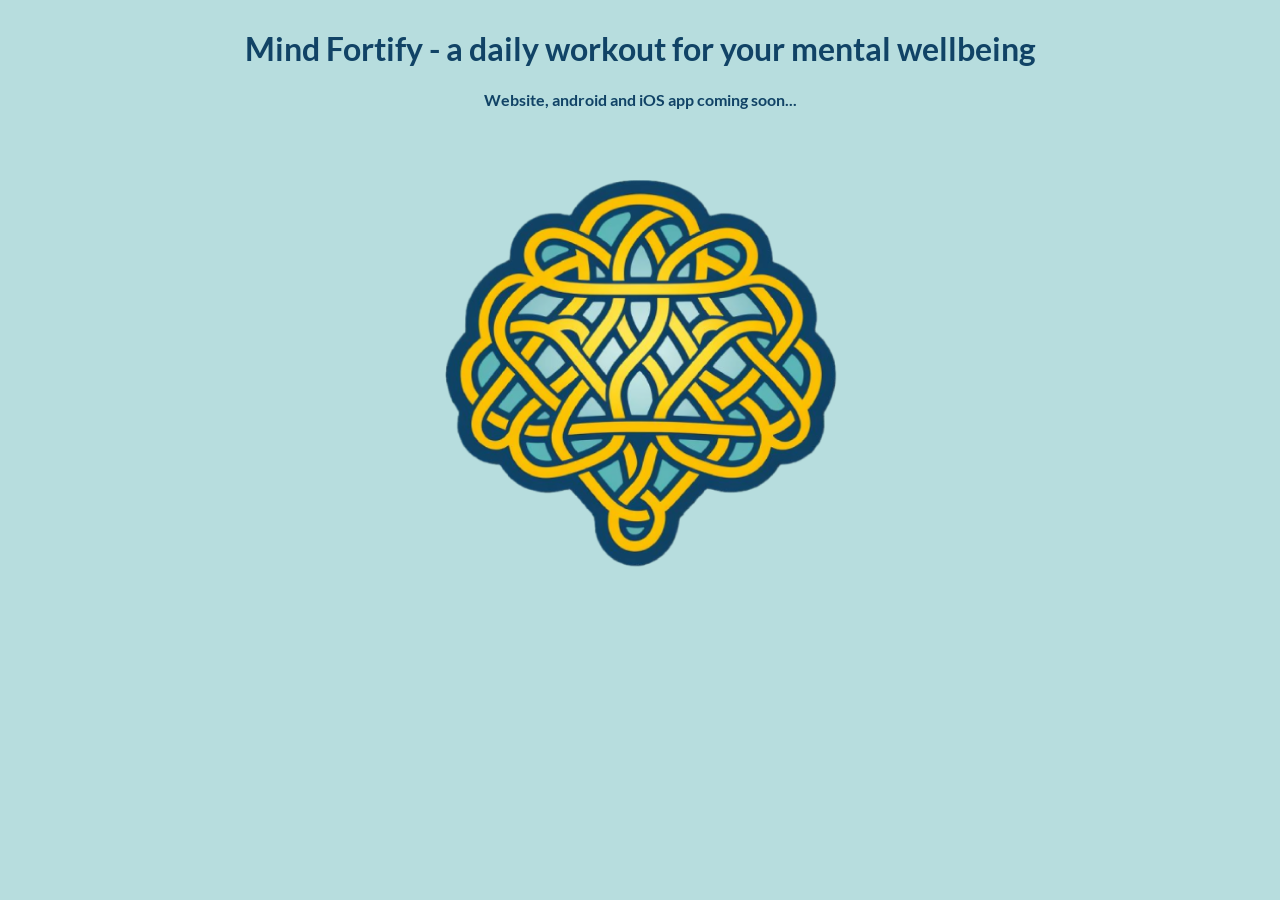
==== index.html @ 87594798 "updated index.html meta tags" ====
<!DOCTYPE html>
<html lang="en">
<head>
  <meta charset="UTF-8">
  <link rel="icon" href="/favicon.ico" type="image/x-icon">
  <meta name="viewport" content="width=device-width, initial-scale=1.0">
  <meta name="description" content="Mind Fortify is an app designed to improve mental health and self-esteem by providing affirmations and other future features. Download Mind Fortify to practice affirmations that can help improve your daily life and mental wellbeing.">
  <meta property="og:title" content="Mind Fortify">
  <meta property="og:type" content="website">
  <meta property="og:url" content="https://mindfortify.com">
  <meta property="og:image" content="https://mindfortify.com/celticmind_cropped.png">
  <meta property="og:description" content="Mind Fortify is an app designed to improve mental health and self-esteem by providing affirmations and other future features. Download Mind Fortify to practice affirmations that can help improve your daily life and mental wellbeing.">
  <meta name="twitter:card" content="summary_large_image">
  <meta name="twitter:site" content="@mindfortify">
  <meta name="twitter:title" content="Mind Fortify">
  <meta name="twitter:description" content="A daily workout for your mental wellbeing - app available on androind and iOS">
  <meta name="twitter:image" content="https://mindfortify.com/celticmind_transparent.png">
  <title>Mind Fortify - look after your mental health with daily affirmations and more! Available on android and iOS</title>
  <style>
    @font-face {
      font-family: "Lato-Bold";
      src: url("Lato-Bold.ttf");
    }
    body {
      display: flex;
      flex: 1;
      flex-direction: column;
      align-content: center;
      text-align: center;
      background: #b7ddde;
      color: #114366;
      font-family: Lato-Bold, sans-serif;
    }
    main img {
      margin-top: 50px;
      width: 400px;
      max-width: 100%;
    }
  </style>
</head>
<body>
  <header>
    <h1>Mind Fortify - a daily workout for your mental wellbeing</h1>
    <p>Website, android and iOS app coming soon...</p>
  </header>
  <main>
    <img src="celticmind_cropped.png" alt="mind fortify logo" />
  </main>
</body>
</html>
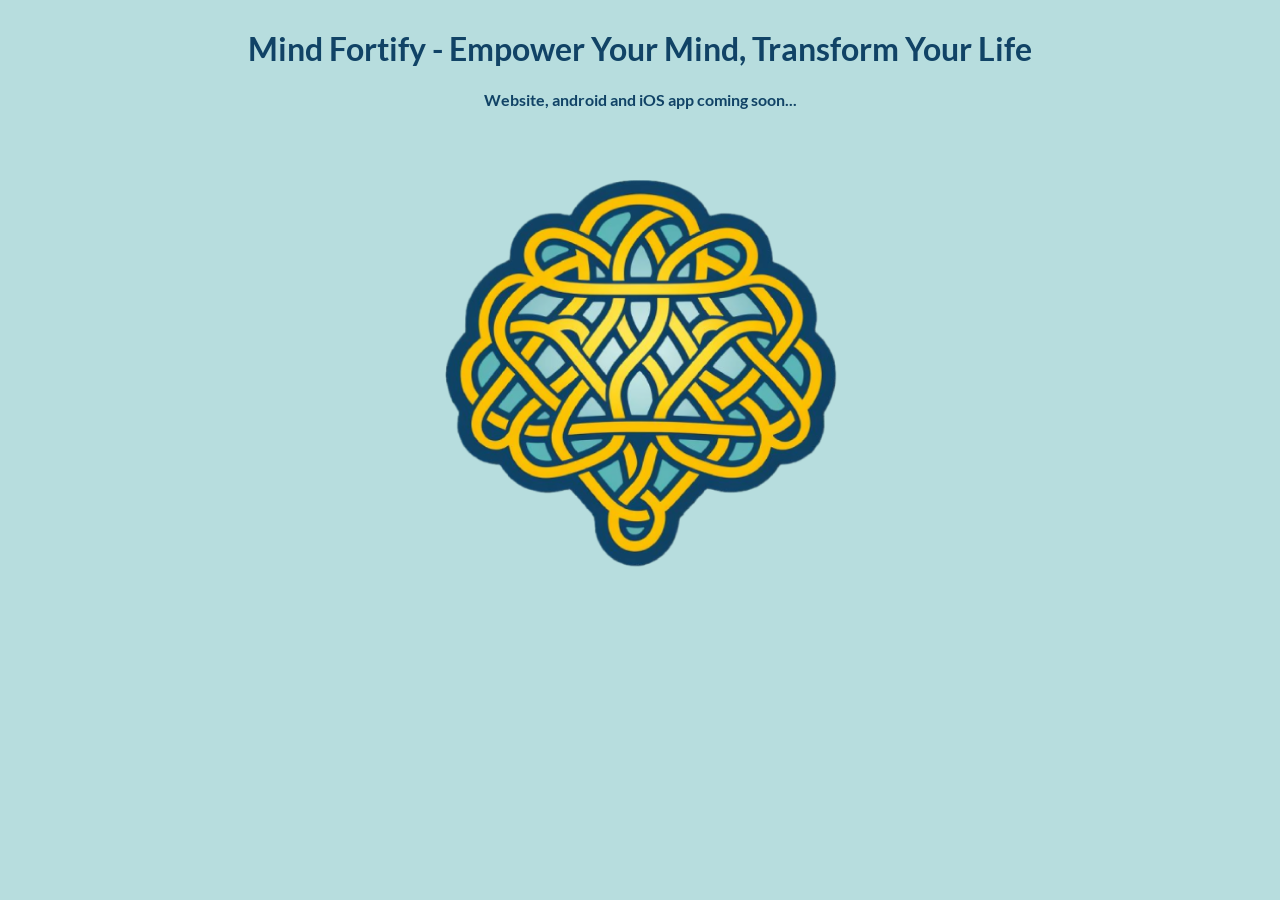
==== commit cf11b1cf: "updated tagline" ====
--- a/index.html
+++ b/index.html
@@ -4,18 +4,18 @@
   <meta charset="UTF-8">
   <link rel="icon" href="/favicon.ico" type="image/x-icon">
   <meta name="viewport" content="width=device-width, initial-scale=1.0">
-  <meta name="description" content="Mind Fortify is an app designed to improve mental health and self-esteem by providing affirmations and other future features. Download Mind Fortify to practice affirmations that can help improve your daily life and mental wellbeing.">
+  <meta name="description" content="Mind Fortify is an app to empower your mind and build resilience by providing affirmation practice and more. Download Mind Fortify soon on Android and iOS.">
   <meta property="og:title" content="Mind Fortify">
   <meta property="og:type" content="website">
   <meta property="og:url" content="https://mindfortify.com">
   <meta property="og:image" content="https://mindfortify.com/celticmind_cropped.png">
-  <meta property="og:description" content="Mind Fortify is an app designed to improve mental health and self-esteem by providing affirmations and other future features. Download Mind Fortify to practice affirmations that can help improve your daily life and mental wellbeing.">
+  <meta property="og:description" content="Mind Fortify is an app to empower your mind and build resilience by providing affirmation practice and more. Download Mind Fortify soon on Android and iOS.">
   <meta name="twitter:card" content="summary_large_image">
   <meta name="twitter:site" content="@mindfortify">
   <meta name="twitter:title" content="Mind Fortify">
-  <meta name="twitter:description" content="A daily workout for your mental wellbeing - app available on androind and iOS">
+  <meta name="twitter:description" content="Mind Fortify is an app to empower your mind and build resilience by providing affirmation practice and more. Download Mind Fortify soon on Android and iOS.">
   <meta name="twitter:image" content="https://mindfortify.com/celticmind_transparent.png">
-  <title>Mind Fortify - look after your mental health with daily affirmations and more! Available on android and iOS</title>
+  <title>Mind Fortify - Empower Your Mind, Transform Your Life - Available soon on Android and iOS</title>
   <style>
     @font-face {
       font-family: "Lato-Bold";
@@ -40,7 +40,7 @@
 </head>
 <body>
   <header>
-    <h1>Mind Fortify - a daily workout for your mental wellbeing</h1>
+    <h1>Mind Fortify - Empower Your Mind, Transform Your Life</h1>
     <p>Website, android and iOS app coming soon...</p>
   </header>
   <main>
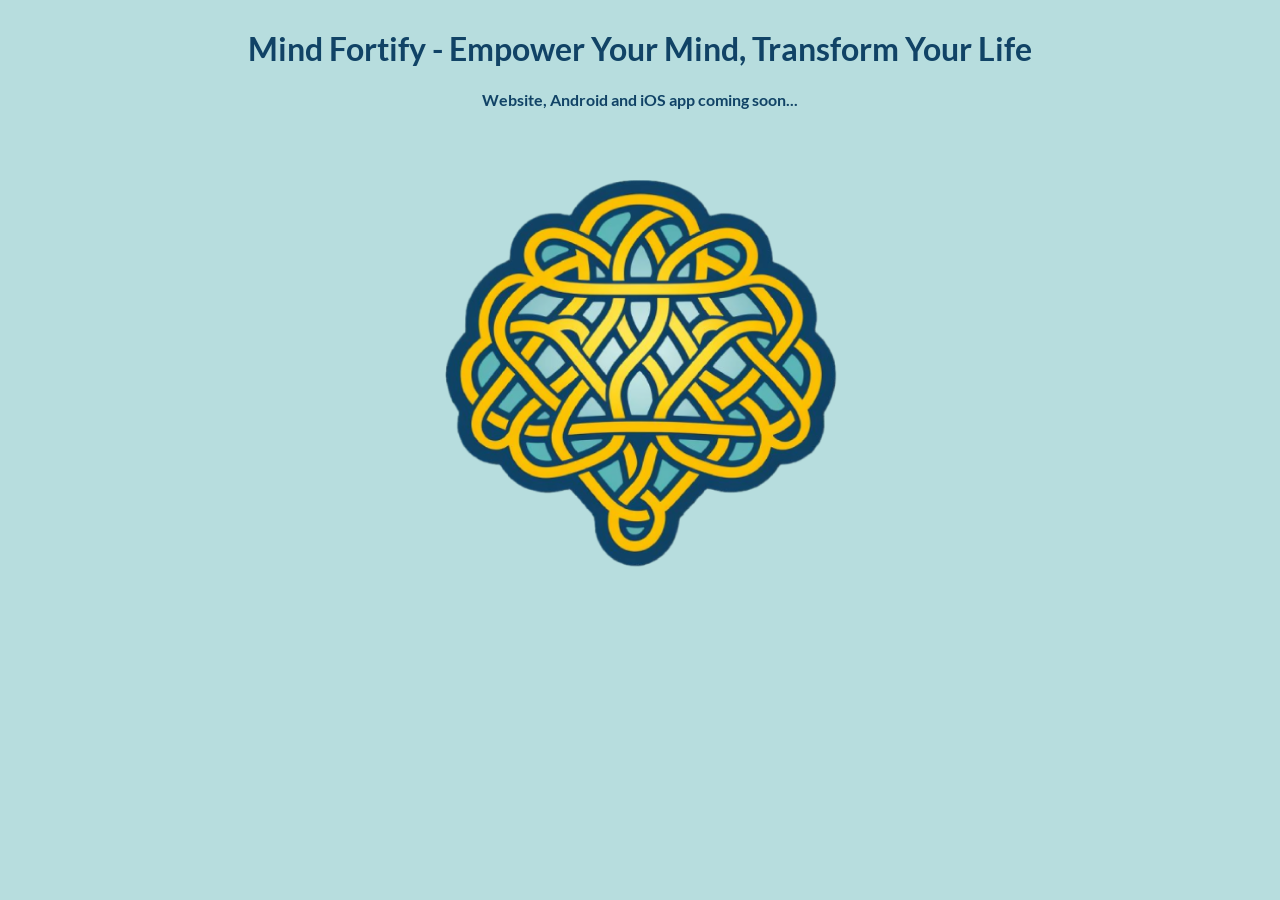
==== commit 5fbcdee1: "capitalize Android" ====
--- a/index.html
+++ b/index.html
@@ -41,7 +41,7 @@
 <body>
   <header>
     <h1>Mind Fortify - Empower Your Mind, Transform Your Life</h1>
-    <p>Website, android and iOS app coming soon...</p>
+    <p>Website, Android and iOS app coming soon...</p>
   </header>
   <main>
     <img src="celticmind_cropped.png" alt="mind fortify logo" />
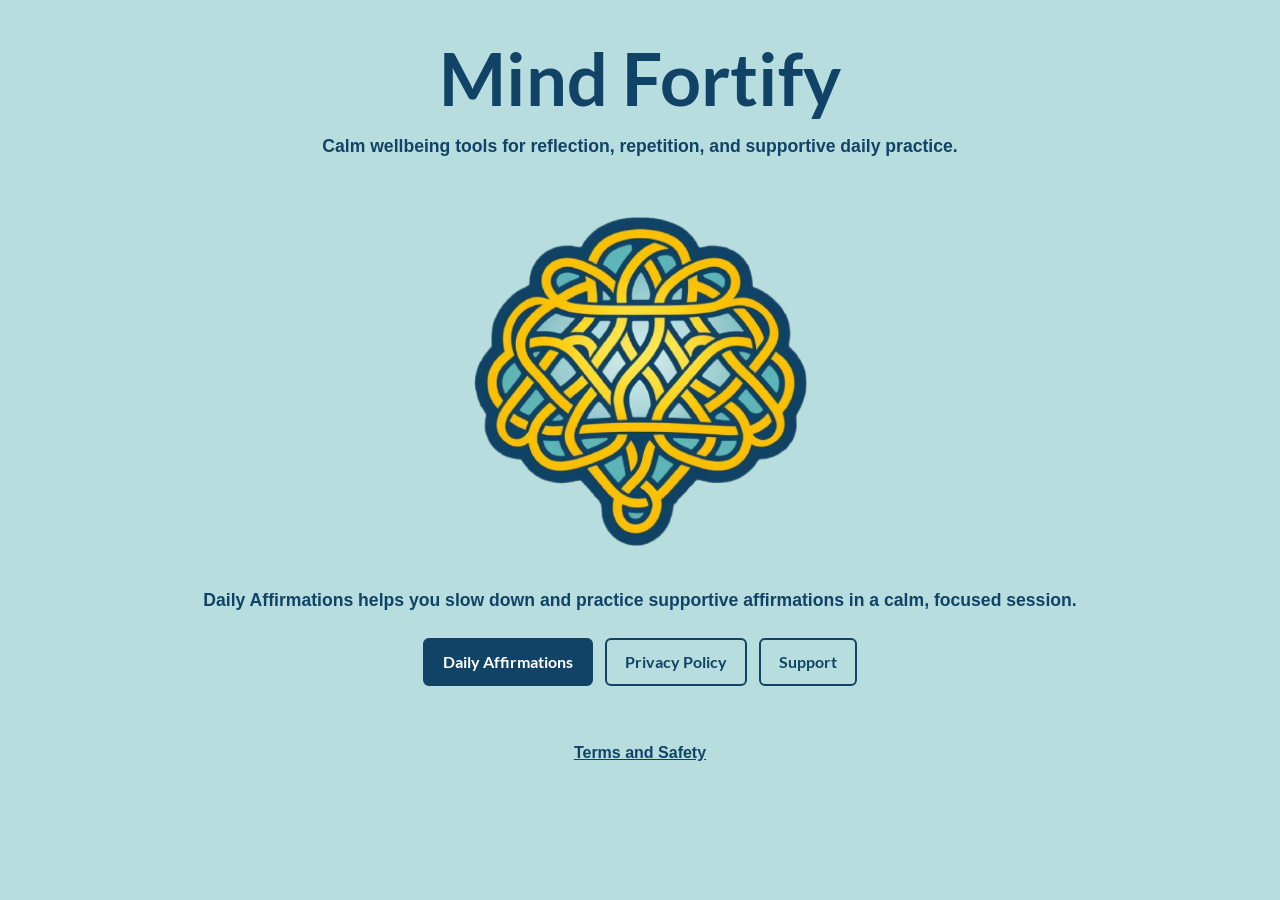
==== commit 7c7ed448: "setup for daily affirmations app" ====
--- a/index.html
+++ b/index.html
@@ -4,47 +4,104 @@
   <meta charset="UTF-8">
   <link rel="icon" href="/favicon.ico" type="image/x-icon">
   <meta name="viewport" content="width=device-width, initial-scale=1.0">
-  <meta name="description" content="Mind Fortify is an app to empower your mind and build resilience by providing affirmation practice and more. Download Mind Fortify soon on Android and iOS.">
+  <meta name="description" content="Mind Fortify creates calm wellbeing tools, including Daily Affirmations, a quiet app for supportive affirmation practice and reflection.">
   <meta property="og:title" content="Mind Fortify">
   <meta property="og:type" content="website">
   <meta property="og:url" content="https://mindfortify.com">
   <meta property="og:image" content="https://mindfortify.com/celticmind_cropped.png">
-  <meta property="og:description" content="Mind Fortify is an app to empower your mind and build resilience by providing affirmation practice and more. Download Mind Fortify soon on Android and iOS.">
+  <meta property="og:description" content="Mind Fortify creates calm wellbeing tools, including Daily Affirmations, a quiet app for supportive affirmation practice and reflection.">
   <meta name="twitter:card" content="summary_large_image">
   <meta name="twitter:site" content="@mindfortify">
   <meta name="twitter:title" content="Mind Fortify">
-  <meta name="twitter:description" content="Mind Fortify is an app to empower your mind and build resilience by providing affirmation practice and more. Download Mind Fortify soon on Android and iOS.">
+  <meta name="twitter:description" content="Mind Fortify creates calm wellbeing tools, including Daily Affirmations, a quiet app for supportive affirmation practice and reflection.">
   <meta name="twitter:image" content="https://mindfortify.com/celticmind_transparent.png">
-  <title>Mind Fortify - Empower Your Mind, Transform Your Life - Available soon on Android and iOS</title>
-  <style>
+  <title>Mind Fortify - Calm Wellbeing Tools</title>
+  <style>
     @font-face {
       font-family: "Lato-Bold";
       src: url("Lato-Bold.ttf");
     }
-    body {
-      display: flex;
-      flex: 1;
-      flex-direction: column;
-      align-content: center;
-      text-align: center;
-      background: #b7ddde;
-      color: #114366;
-      font-family: Lato-Bold, sans-serif;
-    }
-    main img {
-      margin-top: 50px;
-      width: 400px;
-      max-width: 100%;
-    }
-  </style>
-</head>
-<body>
-  <header>
-    <h1>Mind Fortify - Empower Your Mind, Transform Your Life</h1>
-    <p>Website, Android and iOS app coming soon...</p>
-  </header>
-  <main>
-    <img src="celticmind_cropped.png" alt="mind fortify logo" />
-  </main>
-</body>
-</html>+    body {
+      margin: 0;
+      min-height: 100vh;
+      text-align: center;
+      background: #b7ddde;
+      color: #114366;
+      font-family: Lato-Bold, sans-serif;
+    }
+    header, main, footer {
+      box-sizing: border-box;
+      width: min(980px, 92vw);
+      margin: 0 auto;
+    }
+    header {
+      padding: 42px 0 12px;
+    }
+    h1 {
+      margin: 0 0 12px;
+      font-size: clamp(2rem, 6vw, 4.5rem);
+      line-height: 1;
+    }
+    p {
+      font-family: Arial, sans-serif;
+      font-weight: 700;
+      font-size: 1.1rem;
+      line-height: 1.6;
+    }
+    main img {
+      margin: 24px auto 16px;
+      width: 340px;
+      max-width: 100%;
+    }
+    .actions {
+      display: flex;
+      flex-wrap: wrap;
+      justify-content: center;
+      gap: 12px;
+      margin: 24px 0 38px;
+    }
+    a {
+      color: #114366;
+    }
+    .button {
+      display: inline-flex;
+      align-items: center;
+      justify-content: center;
+      min-height: 44px;
+      padding: 0 18px;
+      border: 2px solid #114366;
+      border-radius: 6px;
+      background: #114366;
+      color: #ffffff;
+      text-decoration: none;
+    }
+    .button.secondary {
+      background: transparent;
+      color: #114366;
+    }
+    footer {
+      padding: 20px 0 36px;
+      font-family: Arial, sans-serif;
+      font-weight: 700;
+    }
+  </style>
+</head>
+<body>
+  <header>
+    <h1>Mind Fortify</h1>
+    <p>Calm wellbeing tools for reflection, repetition, and supportive daily practice.</p>
+  </header>
+  <main>
+    <img src="celticmind_cropped.png" alt="mind fortify logo" />
+    <p>Daily Affirmations helps you slow down and practice supportive affirmations in a calm, focused session.</p>
+    <div class="actions">
+      <a class="button" href="/daily-affirmations/">Daily Affirmations</a>
+      <a class="button secondary" href="/daily-affirmations/privacy/">Privacy Policy</a>
+      <a class="button secondary" href="/daily-affirmations/support/">Support</a>
+    </div>
+  </main>
+  <footer>
+    <a href="/daily-affirmations/terms-and-safety/">Terms and Safety</a>
+  </footer>
+</body>
+</html>
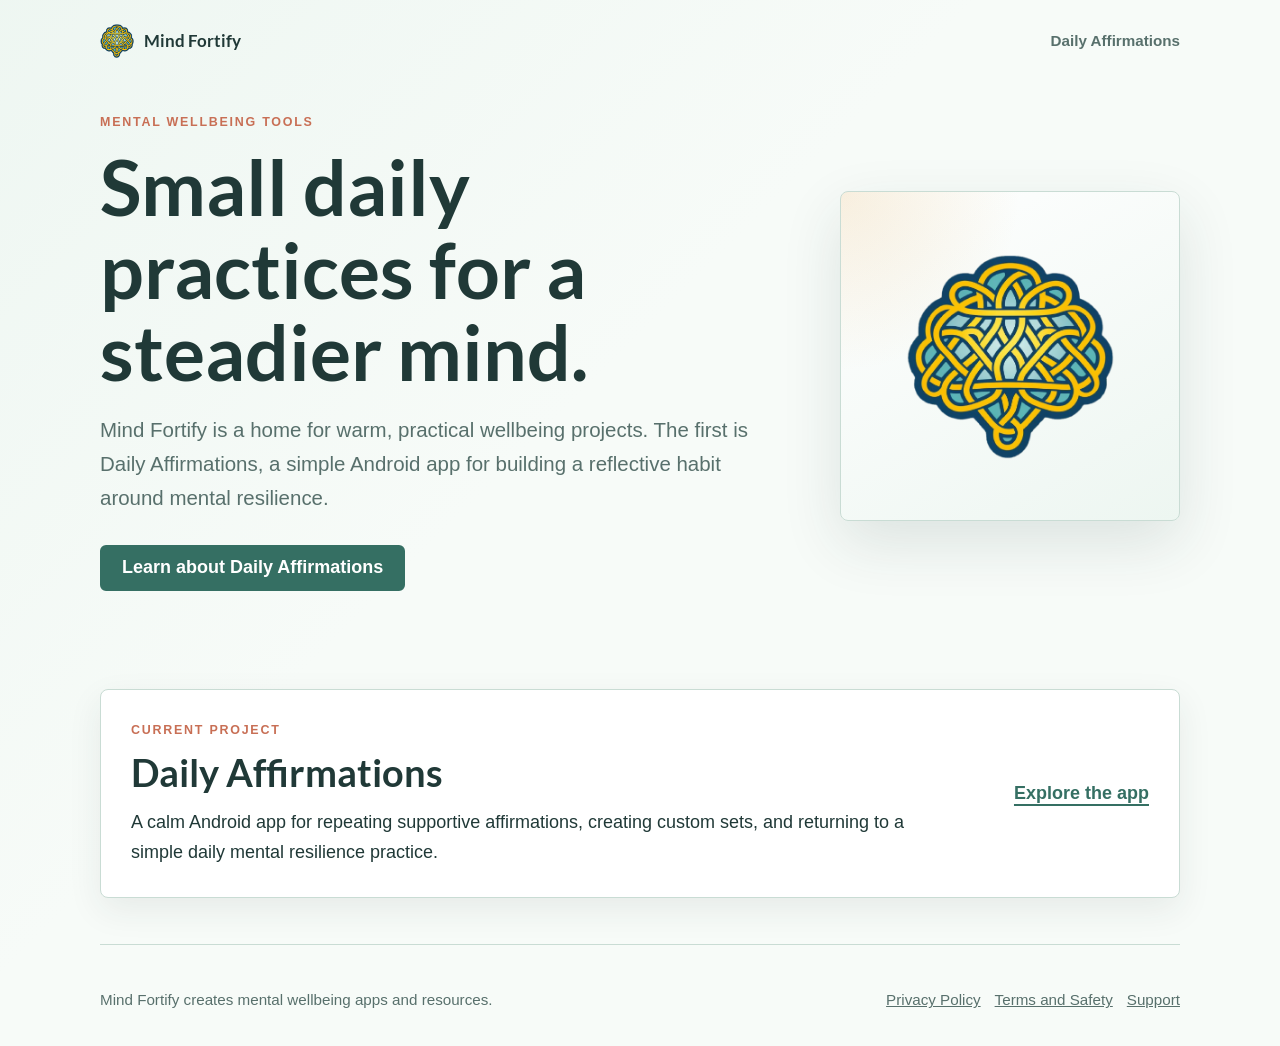
==== commit b8ffcbbc: "redesign" ====
--- a/index.html
+++ b/index.html
@@ -1,107 +1,68 @@
-<!DOCTYPE html>
-<html lang="en">
-<head>
-  <meta charset="UTF-8">
-  <link rel="icon" href="/favicon.ico" type="image/x-icon">
-  <meta name="viewport" content="width=device-width, initial-scale=1.0">
-  <meta name="description" content="Mind Fortify creates calm wellbeing tools, including Daily Affirmations, a quiet app for supportive affirmation practice and reflection.">
-  <meta property="og:title" content="Mind Fortify">
-  <meta property="og:type" content="website">
-  <meta property="og:url" content="https://mindfortify.com">
-  <meta property="og:image" content="https://mindfortify.com/celticmind_cropped.png">
-  <meta property="og:description" content="Mind Fortify creates calm wellbeing tools, including Daily Affirmations, a quiet app for supportive affirmation practice and reflection.">
-  <meta name="twitter:card" content="summary_large_image">
-  <meta name="twitter:site" content="@mindfortify">
-  <meta name="twitter:title" content="Mind Fortify">
-  <meta name="twitter:description" content="Mind Fortify creates calm wellbeing tools, including Daily Affirmations, a quiet app for supportive affirmation practice and reflection.">
-  <meta name="twitter:image" content="https://mindfortify.com/celticmind_transparent.png">
-  <title>Mind Fortify - Calm Wellbeing Tools</title>
-  <style>
-    @font-face {
-      font-family: "Lato-Bold";
-      src: url("Lato-Bold.ttf");
-    }
-    body {
-      margin: 0;
-      min-height: 100vh;
-      text-align: center;
-      background: #b7ddde;
-      color: #114366;
-      font-family: Lato-Bold, sans-serif;
-    }
-    header, main, footer {
-      box-sizing: border-box;
-      width: min(980px, 92vw);
-      margin: 0 auto;
-    }
-    header {
-      padding: 42px 0 12px;
-    }
-    h1 {
-      margin: 0 0 12px;
-      font-size: clamp(2rem, 6vw, 4.5rem);
-      line-height: 1;
-    }
-    p {
-      font-family: Arial, sans-serif;
-      font-weight: 700;
-      font-size: 1.1rem;
-      line-height: 1.6;
-    }
-    main img {
-      margin: 24px auto 16px;
-      width: 340px;
-      max-width: 100%;
-    }
-    .actions {
-      display: flex;
-      flex-wrap: wrap;
-      justify-content: center;
-      gap: 12px;
-      margin: 24px 0 38px;
-    }
-    a {
-      color: #114366;
-    }
-    .button {
-      display: inline-flex;
-      align-items: center;
-      justify-content: center;
-      min-height: 44px;
-      padding: 0 18px;
-      border: 2px solid #114366;
-      border-radius: 6px;
-      background: #114366;
-      color: #ffffff;
-      text-decoration: none;
-    }
-    .button.secondary {
-      background: transparent;
-      color: #114366;
-    }
-    footer {
-      padding: 20px 0 36px;
-      font-family: Arial, sans-serif;
-      font-weight: 700;
-    }
-  </style>
+<!DOCTYPE html>
+<html lang="en">
+<head>
+  <meta charset="UTF-8">
+  <link rel="icon" href="/favicon.ico" type="image/x-icon">
+  <meta name="viewport" content="width=device-width, initial-scale=1.0">
+  <meta name="description" content="Mind Fortify creates warm, practical mental wellbeing tools for daily reflection and resilience.">
+  <meta property="og:title" content="Mind Fortify">
+  <meta property="og:type" content="website">
+  <meta property="og:url" content="https://mindfortify.com">
+  <meta property="og:image" content="https://mindfortify.com/celticmind_cropped.png">
+  <meta property="og:description" content="Mind Fortify creates warm, practical mental wellbeing tools for daily reflection and resilience.">
+  <meta name="twitter:card" content="summary_large_image">
+  <meta name="twitter:site" content="@mindfortify">
+  <meta name="twitter:title" content="Mind Fortify">
+  <meta name="twitter:description" content="Mind Fortify creates warm, practical mental wellbeing tools for daily reflection and resilience.">
+  <meta name="twitter:image" content="https://mindfortify.com/celticmind_transparent.png">
+  <link rel="stylesheet" href="/daily-affirmations/styles.css">
+  <title>Mind Fortify - Mental Wellbeing Tools</title>
 </head>
 <body>
-  <header>
-    <h1>Mind Fortify</h1>
-    <p>Calm wellbeing tools for reflection, repetition, and supportive daily practice.</p>
+  <header class="site-header">
+    <nav aria-label="Main navigation">
+      <a class="wordmark" href="/">
+        <img src="/celticmind_cropped.png" alt="" aria-hidden="true">
+        <span>Mind Fortify</span>
+      </a>
+      <div class="nav-links">
+        <a href="/daily-affirmations/">Daily Affirmations</a>
+      </div>
+    </nav>
+
+    <section class="hero home-hero">
+      <div>
+        <p class="eyebrow">Mental wellbeing tools</p>
+        <h1>Small daily practices for a steadier mind.</h1>
+        <p class="intro">Mind Fortify is a home for warm, practical wellbeing projects. The first is Daily Affirmations, a simple Android app for building a reflective habit around mental resilience.</p>
+        <div class="actions">
+          <a class="button" href="/daily-affirmations/">Learn about Daily Affirmations</a>
+        </div>
+      </div>
+      <div class="brand-panel" aria-label="Mind Fortify brand mark">
+        <img src="/celticmind_cropped.png" alt="Mind Fortify logo">
+      </div>
+    </section>
   </header>
+
   <main>
-    <img src="celticmind_cropped.png" alt="mind fortify logo" />
-    <p>Daily Affirmations helps you slow down and practice supportive affirmations in a calm, focused session.</p>
-    <div class="actions">
-      <a class="button" href="/daily-affirmations/">Daily Affirmations</a>
-      <a class="button secondary" href="/daily-affirmations/privacy/">Privacy Policy</a>
-      <a class="button secondary" href="/daily-affirmations/support/">Support</a>
+    <section class="feature-band" aria-labelledby="current-project">
+      <div>
+        <p class="eyebrow">Current project</p>
+        <h2 id="current-project">Daily Affirmations</h2>
+        <p>A calm Android app for repeating supportive affirmations, creating custom sets, and returning to a simple daily mental resilience practice.</p>
+      </div>
+      <a class="text-link" href="/daily-affirmations/">Explore the app</a>
+    </section>
+  </main>
+
+  <footer>
+    <p>Mind Fortify creates mental wellbeing apps and resources.</p>
+    <div class="footer-links">
+      <a href="/daily-affirmations/privacy/">Privacy Policy</a>
+      <a href="/daily-affirmations/terms-and-safety/">Terms and Safety</a>
+      <a href="/daily-affirmations/support/">Support</a>
     </div>
-  </main>
-  <footer>
-    <a href="/daily-affirmations/terms-and-safety/">Terms and Safety</a>
   </footer>
 </body>
 </html>
--- a/daily-affirmations/styles.css
+++ b/daily-affirmations/styles.css
@@ -0,0 +1,377 @@
+@font-face {
+  font-family: "Lato-Bold";
+  src: url("/Lato-Bold.ttf");
+}
+
+:root {
+  --bg: #f7fbf8;
+  --surface: #ffffff;
+  --surface-soft: #edf6f1;
+  --ink: #203937;
+  --muted: #58706c;
+  --line: #c9dcd4;
+  --green: #356f63;
+  --blue: #2d5872;
+  --coral: #c86f55;
+  --gold: #d6a64c;
+  --shadow: 0 22px 60px rgba(32, 57, 55, 0.12);
+}
+
+* {
+  box-sizing: border-box;
+}
+
+html {
+  scroll-behavior: smooth;
+}
+
+body {
+  margin: 0;
+  background:
+    linear-gradient(135deg, rgba(237, 246, 241, 0.9), rgba(247, 251, 248, 0.35) 42%),
+    var(--bg);
+  color: var(--ink);
+  font-family: Arial, sans-serif;
+  font-size: 18px;
+  line-height: 1.65;
+}
+
+header, main, footer {
+  width: min(1080px, 92vw);
+  margin: 0 auto;
+}
+
+.site-header {
+  padding: 24px 0 30px;
+}
+
+nav {
+  display: flex;
+  flex-wrap: wrap;
+  gap: 16px;
+  align-items: center;
+  justify-content: space-between;
+  padding-bottom: 44px;
+}
+
+nav a {
+  color: var(--ink);
+  font-weight: 700;
+  text-decoration: none;
+}
+
+.wordmark {
+  display: inline-flex;
+  align-items: center;
+  gap: 10px;
+  font-family: Lato-Bold, Arial, sans-serif;
+  font-size: 1.05rem;
+  line-height: 1;
+}
+
+.wordmark img {
+  width: 34px;
+  height: 34px;
+  object-fit: contain;
+}
+
+.nav-links {
+  display: flex;
+  flex-wrap: wrap;
+  gap: 18px;
+  align-items: center;
+  font-size: 0.95rem;
+}
+
+.nav-links a {
+  color: var(--muted);
+}
+
+h1, h2, h3 {
+  font-family: Lato-Bold, Arial, sans-serif;
+  line-height: 1.08;
+  letter-spacing: 0;
+}
+
+h1 {
+  max-width: 800px;
+  margin: 0 0 20px;
+  font-size: clamp(2.5rem, 6vw, 5.6rem);
+}
+
+h2 {
+  margin: 48px 0 14px;
+  font-size: clamp(1.55rem, 3vw, 2.45rem);
+}
+
+h3 {
+  margin: 28px 0 8px;
+  font-size: 1.25rem;
+}
+
+p {
+  max-width: 780px;
+  margin: 0 0 18px;
+}
+
+a {
+  color: var(--blue);
+}
+
+ul {
+  padding-left: 1.25rem;
+}
+
+li {
+  margin: 8px 0;
+}
+
+.eyebrow {
+  margin-bottom: 12px;
+  color: var(--coral);
+  font-size: 0.78rem;
+  font-weight: 700;
+  letter-spacing: 0.14em;
+  text-transform: uppercase;
+}
+
+.intro {
+  max-width: 720px;
+  color: var(--muted);
+  font-size: clamp(1.08rem, 2vw, 1.28rem);
+}
+
+.hero {
+  display: grid;
+  grid-template-columns: minmax(0, 1fr) minmax(230px, 340px);
+  gap: clamp(28px, 6vw, 72px);
+  align-items: center;
+  min-height: 520px;
+  padding: 10px 0 58px;
+}
+
+.home-hero h1 {
+  max-width: 760px;
+}
+
+.app-hero {
+  min-height: 500px;
+}
+
+.actions {
+  display: flex;
+  flex-wrap: wrap;
+  gap: 12px;
+  margin: 30px 0 10px;
+}
+
+.button {
+  display: inline-flex;
+  min-height: 46px;
+  align-items: center;
+  justify-content: center;
+  padding: 0 20px;
+  border: 2px solid var(--green);
+  border-radius: 6px;
+  background: var(--green);
+  color: #ffffff;
+  font-weight: 700;
+  text-decoration: none;
+}
+
+.button:hover,
+.button:focus-visible {
+  background: #2a5d53;
+  border-color: #2a5d53;
+}
+
+.text-link {
+  align-self: center;
+  color: var(--green);
+  font-weight: 700;
+  text-decoration-thickness: 2px;
+  text-underline-offset: 5px;
+}
+
+.brand-panel {
+  display: grid;
+  min-height: 330px;
+  place-items: center;
+  border: 1px solid var(--line);
+  border-radius: 8px;
+  background:
+    radial-gradient(circle at top left, rgba(216, 166, 76, 0.18), transparent 38%),
+    linear-gradient(150deg, #ffffff, var(--surface-soft));
+  box-shadow: var(--shadow);
+}
+
+.brand-panel img {
+  width: min(210px, 70%);
+}
+
+.app-preview {
+  display: grid;
+  min-height: 390px;
+  place-items: center;
+  border-radius: 8px;
+  background:
+    linear-gradient(145deg, rgba(53, 111, 99, 0.16), rgba(200, 111, 85, 0.12)),
+    var(--surface);
+  box-shadow: var(--shadow);
+}
+
+.phone-frame {
+  position: relative;
+  display: flex;
+  width: min(230px, 76%);
+  min-height: 390px;
+  flex-direction: column;
+  justify-content: center;
+  padding: 44px 24px 32px;
+  border: 10px solid #213d3b;
+  border-radius: 30px;
+  background:
+    linear-gradient(180deg, rgba(237, 246, 241, 0.9), rgba(255, 255, 255, 0.98)),
+    #ffffff;
+  color: var(--ink);
+  text-align: center;
+}
+
+.phone-speaker {
+  position: absolute;
+  top: 18px;
+  left: 50%;
+  width: 58px;
+  height: 6px;
+  border-radius: 999px;
+  background: #9cb5ad;
+  transform: translateX(-50%);
+}
+
+.phone-frame p {
+  margin: 0 auto 26px;
+  font-family: Lato-Bold, Arial, sans-serif;
+  font-size: 1.42rem;
+  line-height: 1.25;
+}
+
+.phone-frame span {
+  color: var(--muted);
+  font-size: 0.82rem;
+  font-weight: 700;
+}
+
+.feature-band {
+  display: grid;
+  grid-template-columns: minmax(0, 1fr) auto;
+  gap: 26px;
+  align-items: end;
+  margin: 0 0 46px;
+  padding: 30px;
+  border: 1px solid var(--line);
+  border-radius: 8px;
+  background: var(--surface);
+  box-shadow: 0 12px 34px rgba(32, 57, 55, 0.08);
+}
+
+.feature-band h2 {
+  margin-top: 0;
+}
+
+.feature-band p:last-child {
+  margin-bottom: 0;
+}
+
+.notice {
+  margin: 34px 0;
+  padding: 18px 20px;
+  border-left: 5px solid var(--gold);
+  background: var(--surface-soft);
+}
+
+.notice p:last-child {
+  margin-bottom: 0;
+}
+
+.meta {
+  color: var(--muted);
+  font-size: 0.95rem;
+  font-weight: 700;
+}
+
+.utility-header {
+  padding-bottom: 0;
+}
+
+.utility-header nav {
+  padding-bottom: 34px;
+}
+
+.utility-header h1 {
+  font-size: clamp(2.15rem, 5vw, 4.1rem);
+}
+
+footer {
+  display: flex;
+  flex-wrap: wrap;
+  gap: 16px 24px;
+  align-items: center;
+  justify-content: space-between;
+  padding: 42px 0 34px;
+  border-top: 1px solid var(--line);
+  color: var(--muted);
+  font-size: 0.95rem;
+}
+
+footer p {
+  margin: 0;
+}
+
+.footer-links {
+  display: flex;
+  flex-wrap: wrap;
+  gap: 14px;
+}
+
+.footer-links a {
+  color: var(--muted);
+}
+
+@media (max-width: 760px) {
+  body {
+    font-size: 17px;
+  }
+
+  nav {
+    align-items: flex-start;
+    padding-bottom: 34px;
+  }
+
+  .hero {
+    grid-template-columns: 1fr;
+    min-height: 0;
+    padding-bottom: 42px;
+  }
+
+  .brand-panel {
+    min-height: 230px;
+  }
+
+  .brand-panel img {
+    width: min(160px, 58%);
+  }
+
+  .app-preview {
+    min-height: 330px;
+  }
+
+  .phone-frame {
+    width: min(215px, 78vw);
+    min-height: 340px;
+  }
+
+  .feature-band {
+    grid-template-columns: 1fr;
+    padding: 22px;
+  }
+}
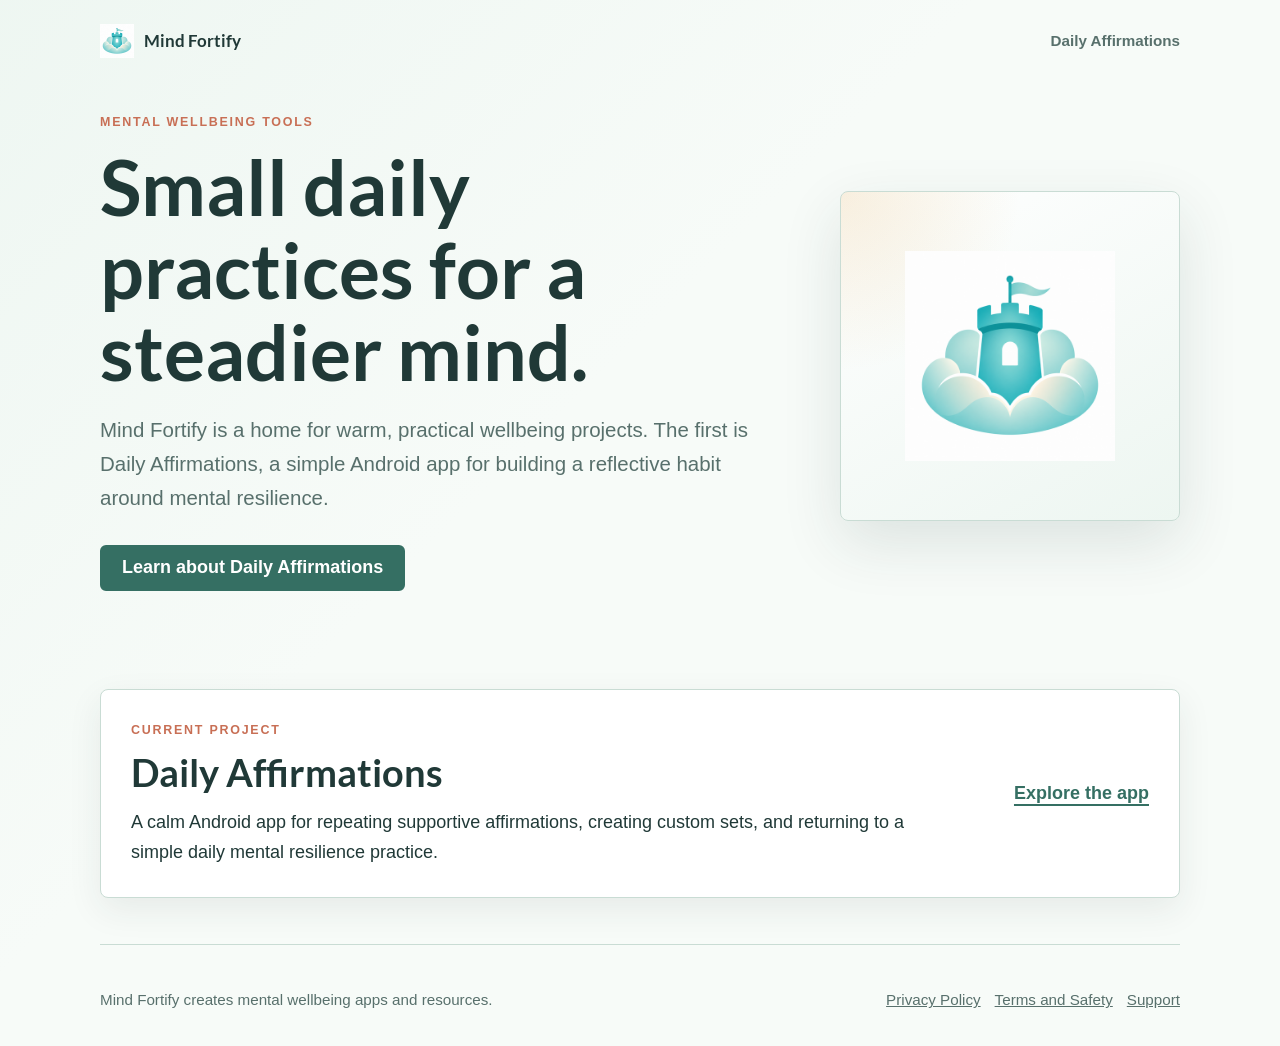
==== commit 4a2a7fb5: "updated icons" ====
--- a/index.html
+++ b/index.html
@@ -3,18 +3,19 @@
 <head>
   <meta charset="UTF-8">
   <link rel="icon" href="/favicon.ico" type="image/x-icon">
+  <link rel="apple-touch-icon" href="/assets/brand/mind-fortify/mind-fortify-icon-192.png">
   <meta name="viewport" content="width=device-width, initial-scale=1.0">
   <meta name="description" content="Mind Fortify creates warm, practical mental wellbeing tools for daily reflection and resilience.">
   <meta property="og:title" content="Mind Fortify">
   <meta property="og:type" content="website">
   <meta property="og:url" content="https://mindfortify.com">
-  <meta property="og:image" content="https://mindfortify.com/celticmind_cropped.png">
+  <meta property="og:image" content="https://mindfortify.com/assets/brand/mind-fortify/mind-fortify-icon-512.png">
   <meta property="og:description" content="Mind Fortify creates warm, practical mental wellbeing tools for daily reflection and resilience.">
   <meta name="twitter:card" content="summary_large_image">
   <meta name="twitter:site" content="@mindfortify">
   <meta name="twitter:title" content="Mind Fortify">
   <meta name="twitter:description" content="Mind Fortify creates warm, practical mental wellbeing tools for daily reflection and resilience.">
-  <meta name="twitter:image" content="https://mindfortify.com/celticmind_transparent.png">
+  <meta name="twitter:image" content="https://mindfortify.com/assets/brand/mind-fortify/mind-fortify-icon-512.png">
   <link rel="stylesheet" href="/daily-affirmations/styles.css">
   <title>Mind Fortify - Mental Wellbeing Tools</title>
 </head>
@@ -22,7 +23,7 @@
   <header class="site-header">
     <nav aria-label="Main navigation">
       <a class="wordmark" href="/">
-        <img src="/celticmind_cropped.png" alt="" aria-hidden="true">
+        <img src="/assets/brand/mind-fortify/mind-fortify-icon-footer.png" alt="" aria-hidden="true">
         <span>Mind Fortify</span>
       </a>
       <div class="nav-links">
@@ -40,7 +41,7 @@
         </div>
       </div>
       <div class="brand-panel" aria-label="Mind Fortify brand mark">
-        <img src="/celticmind_cropped.png" alt="Mind Fortify logo">
+        <img src="/assets/brand/mind-fortify/mind-fortify-icon-512.png" alt="Mind Fortify logo">
       </div>
     </section>
   </header>
--- a/daily-affirmations/styles.css
+++ b/daily-affirmations/styles.css
@@ -210,14 +210,23 @@
 }
 
 .app-preview {
-  display: grid;
+  display: flex;
+  flex-direction: column;
+  gap: 18px;
   min-height: 390px;
-  place-items: center;
+  align-items: center;
+  justify-content: center;
+  padding: 24px;
   border-radius: 8px;
   background:
     linear-gradient(145deg, rgba(53, 111, 99, 0.16), rgba(200, 111, 85, 0.12)),
     var(--surface);
   box-shadow: var(--shadow);
+}
+
+.app-logo {
+  width: min(118px, 38%);
+  height: auto;
 }
 
 .phone-frame {
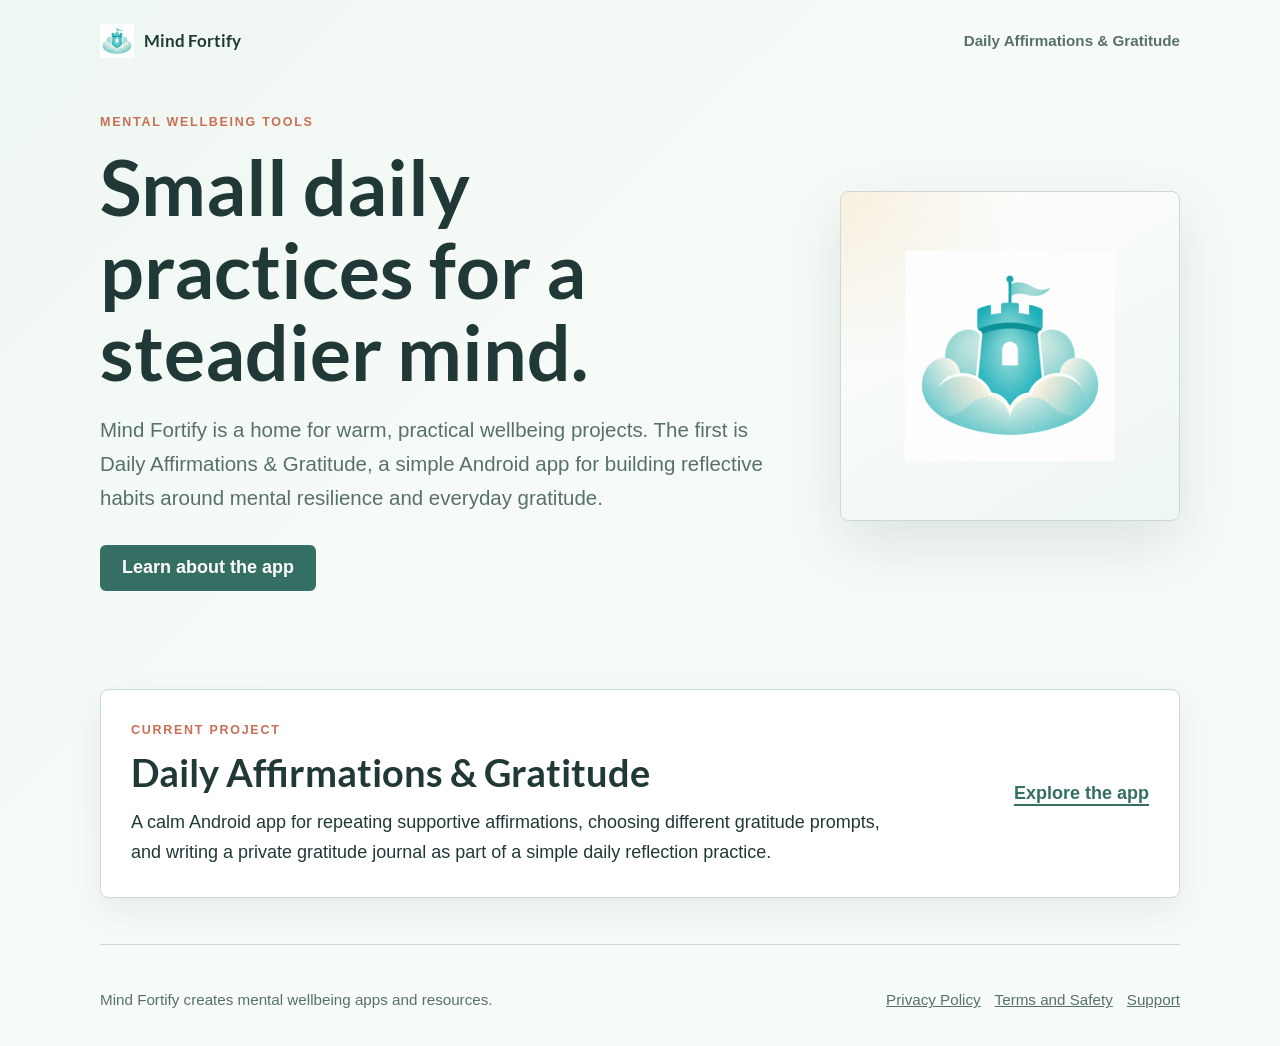
==== commit e4ce7a38: "screenshots and gratitude info" ====
--- a/index.html
+++ b/index.html
@@ -27,7 +27,7 @@
         <span>Mind Fortify</span>
       </a>
       <div class="nav-links">
-        <a href="/daily-affirmations/">Daily Affirmations</a>
+        <a href="/daily-affirmations/">Daily Affirmations &amp; Gratitude</a>
       </div>
     </nav>
 
@@ -35,9 +35,9 @@
       <div>
         <p class="eyebrow">Mental wellbeing tools</p>
         <h1>Small daily practices for a steadier mind.</h1>
-        <p class="intro">Mind Fortify is a home for warm, practical wellbeing projects. The first is Daily Affirmations, a simple Android app for building a reflective habit around mental resilience.</p>
+        <p class="intro">Mind Fortify is a home for warm, practical wellbeing projects. The first is Daily Affirmations &amp; Gratitude, a simple Android app for building reflective habits around mental resilience and everyday gratitude.</p>
         <div class="actions">
-          <a class="button" href="/daily-affirmations/">Learn about Daily Affirmations</a>
+          <a class="button" href="/daily-affirmations/">Learn about the app</a>
         </div>
       </div>
       <div class="brand-panel" aria-label="Mind Fortify brand mark">
@@ -50,8 +50,8 @@
     <section class="feature-band" aria-labelledby="current-project">
       <div>
         <p class="eyebrow">Current project</p>
-        <h2 id="current-project">Daily Affirmations</h2>
-        <p>A calm Android app for repeating supportive affirmations, creating custom sets, and returning to a simple daily mental resilience practice.</p>
+        <h2 id="current-project">Daily Affirmations &amp; Gratitude</h2>
+        <p>A calm Android app for repeating supportive affirmations, choosing different gratitude prompts, and writing a private gratitude journal as part of a simple daily reflection practice.</p>
       </div>
       <a class="text-link" href="/daily-affirmations/">Explore the app</a>
     </section>
--- a/daily-affirmations/styles.css
+++ b/daily-affirmations/styles.css
@@ -229,6 +229,13 @@
   height: auto;
 }
 
+.hero-screenshot {
+  width: min(235px, 78%);
+  border: 8px solid #213d3b;
+  border-radius: 28px;
+  box-shadow: 0 18px 40px rgba(32, 57, 55, 0.2);
+}
+
 .phone-frame {
   position: relative;
   display: flex;
@@ -270,6 +277,51 @@
   font-weight: 700;
 }
 
+.section-heading {
+  display: grid;
+  grid-template-columns: minmax(0, 1fr);
+  gap: 6px;
+}
+
+.section-heading h2 {
+  margin-bottom: 0;
+}
+
+.section-heading p {
+  color: var(--muted);
+}
+
+.screenshot-grid {
+  display: grid;
+  grid-template-columns: repeat(3, minmax(0, 1fr));
+  gap: 22px;
+  margin: 26px 0 48px;
+}
+
+.screenshot-grid figure {
+  margin: 0;
+}
+
+.screenshot-grid img {
+  display: block;
+  width: 100%;
+  aspect-ratio: 9 / 19.5;
+  object-fit: cover;
+  object-position: top;
+  border: 1px solid var(--line);
+  border-radius: 8px;
+  background: var(--surface);
+  box-shadow: 0 14px 34px rgba(32, 57, 55, 0.12);
+}
+
+.screenshot-grid figcaption {
+  margin-top: 10px;
+  color: var(--muted);
+  font-size: 0.92rem;
+  font-weight: 700;
+  line-height: 1.35;
+}
+
 .feature-band {
   display: grid;
   grid-template-columns: minmax(0, 1fr) auto;
@@ -379,8 +431,23 @@
     min-height: 340px;
   }
 
+  .hero-screenshot {
+    width: min(220px, 78vw);
+  }
+
+  .screenshot-grid {
+    grid-template-columns: repeat(2, minmax(0, 1fr));
+    gap: 18px;
+  }
+
   .feature-band {
     grid-template-columns: 1fr;
     padding: 22px;
   }
 }
+
+@media (max-width: 520px) {
+  .screenshot-grid {
+    grid-template-columns: 1fr;
+  }
+}
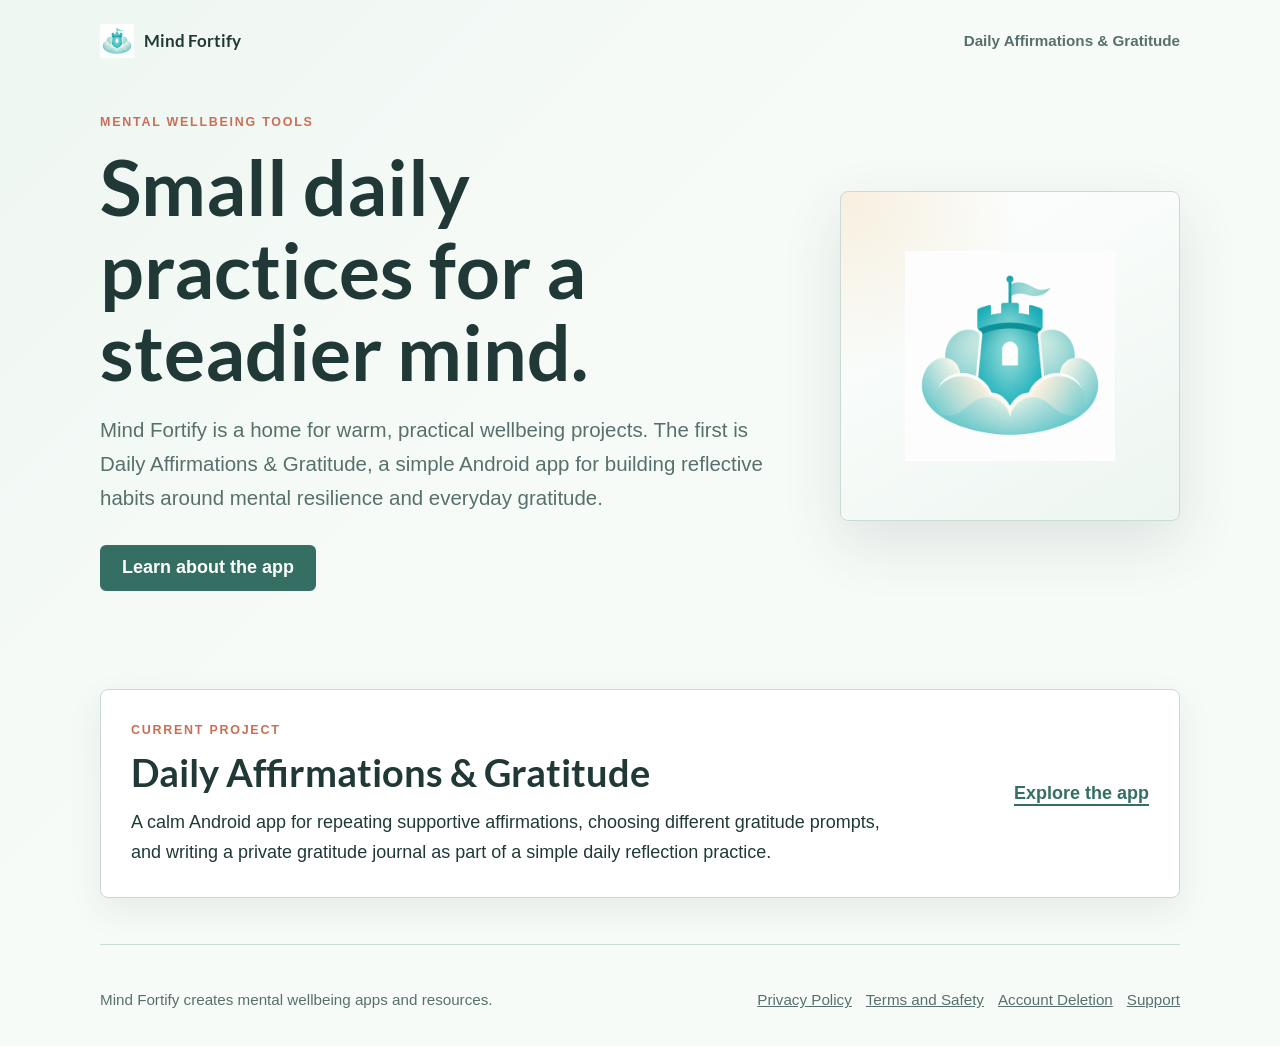
==== commit a44a2d3d: "account deletion" ====
--- a/index.html
+++ b/index.html
@@ -62,6 +62,7 @@
     <div class="footer-links">
       <a href="/daily-affirmations/privacy/">Privacy Policy</a>
       <a href="/daily-affirmations/terms-and-safety/">Terms and Safety</a>
+      <a href="/daily-affirmations/account-deletion/">Account Deletion</a>
       <a href="/daily-affirmations/support/">Support</a>
     </div>
   </footer>
